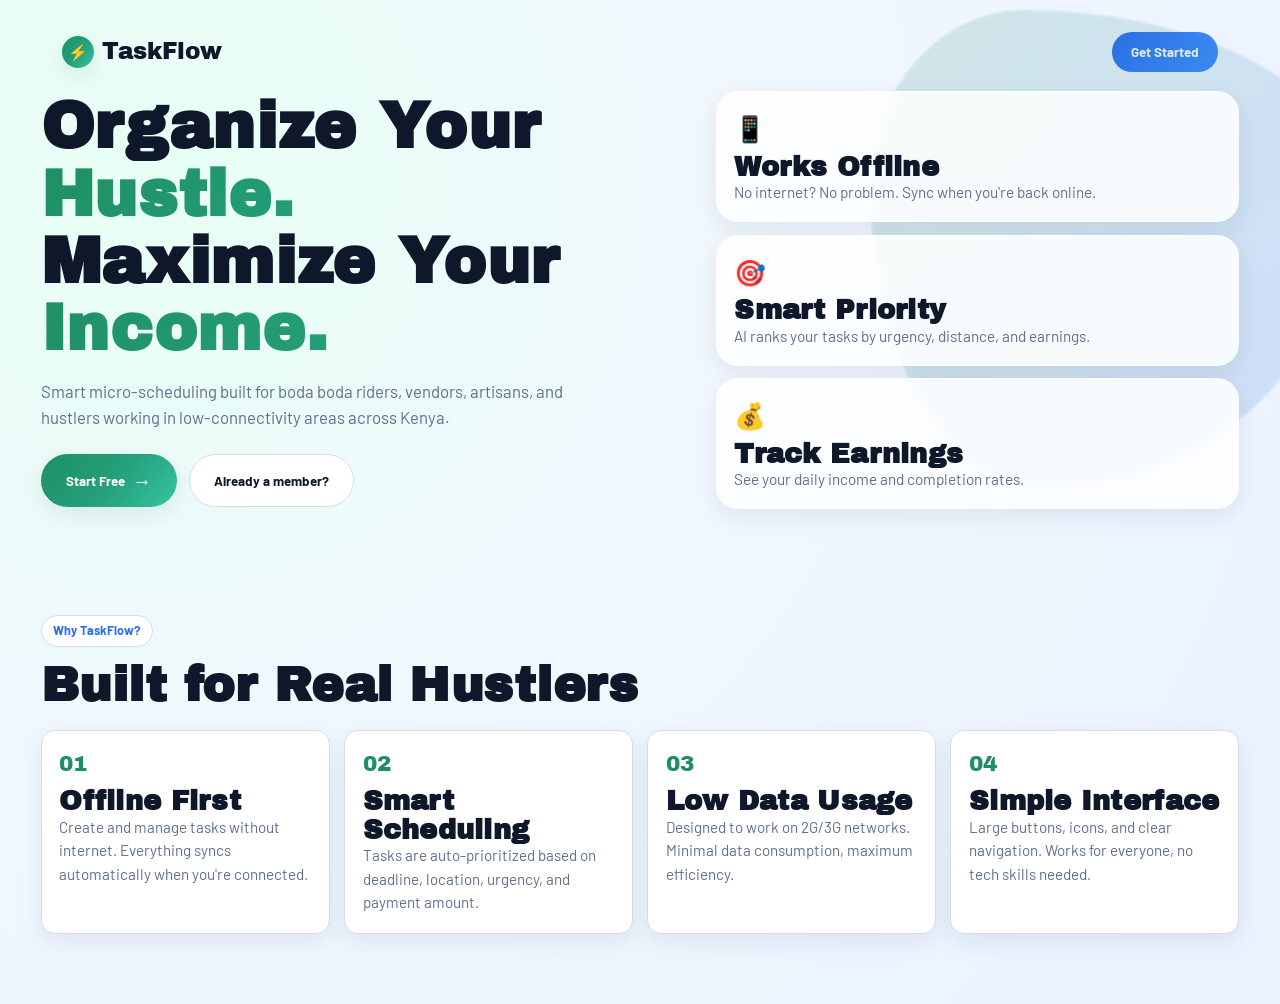
==== frontend/index.html @ 782ee917 "Initial commit: Adaptive Scheduling System repository setup" ====
<!DOCTYPE html>
<html lang="en">
<head>
    <meta charset="UTF-8">
    <meta name="viewport" content="width=device-width, initial-scale=1.0">
    <title>TaskFlow - Smart Scheduling for Informal Workers</title>
    <link rel="stylesheet" href="css/styles.css">
    <link rel="stylesheet" href="css/auth.css">
</head>
<body>
    <!-- Landing Page -->
    <div id="landingPage" class="landing-page">
        <div class="hero-section">
            <div class="hero-bg"></div>
            <nav class="nav-bar">
                <div class="logo">
                    <span class="logo-icon">⚡</span>
                    <span class="logo-text">TaskFlow</span>
                </div>
                <button class="nav-cta" onclick="showAuth('login')">Get Started</button>
            </nav>

            <div class="hero-content">
                <div class="hero-left">
                    <h1 class="hero-title">
                        <span class="title-line">Organize Your</span>
                        <span class="title-line accent">Hustle.</span>
                        <span class="title-line">Maximize Your</span>
                        <span class="title-line accent">Income.</span>
                    </h1>
                    <p class="hero-subtitle">
                        Smart micro-scheduling built for boda boda riders, vendors, artisans, 
                        and hustlers working in low-connectivity areas across Kenya.
                    </p>
                    <div class="hero-cta-group">
                        <button class="btn-primary" onclick="showAuth('register')">
                            <span>Start Free</span>
                            <span class="btn-arrow">→</span>
                        </button>
                        <button class="btn-secondary" onclick="showAuth('login')">
                            Already a member?
                        </button>
                    </div>
                </div>
                <div class="hero-right">
                    <div class="feature-cards">
                        <div class="feature-card card-1">
                            <div class="card-icon">📱</div>
                            <h3>Works Offline</h3>
                            <p>No internet? No problem. Sync when you're back online.</p>
                        </div>
                        <div class="feature-card card-2">
                            <div class="card-icon">🎯</div>
                            <h3>Smart Priority</h3>
                            <p>AI ranks your tasks by urgency, distance, and earnings.</p>
                        </div>
                        <div class="feature-card card-3">
                            <div class="card-icon">💰</div>
                            <h3>Track Earnings</h3>
                            <p>See your daily income and completion rates.</p>
                        </div>
                    </div>
                </div>
            </div>
        </div>

        <!-- Features Section -->
        <div class="features-section">
            <div class="section-label">Why TaskFlow?</div>
            <h2 class="section-title">Built for Real Hustlers</h2>
            
            <div class="features-grid">
                <div class="feature-item">
                    <div class="feature-number">01</div>
                    <h3>Offline First</h3>
                    <p>Create and manage tasks without internet. Everything syncs automatically when you're connected.</p>
                </div>
                <div class="feature-item">
                    <div class="feature-number">02</div>
                    <h3>Smart Scheduling</h3>
                    <p>Tasks are auto-prioritized based on deadline, location, urgency, and payment amount.</p>
                </div>
                <div class="feature-item">
                    <div class="feature-number">03</div>
                    <h3>Low Data Usage</h3>
                    <p>Designed to work on 2G/3G networks. Minimal data consumption, maximum efficiency.</p>
                </div>
                <div class="feature-item">
                    <div class="feature-number">04</div>
                    <h3>Simple Interface</h3>
                    <p>Large buttons, icons, and clear navigation. Works for everyone, no tech skills needed.</p>
                </div>
            </div>
        </div>
    </div>

    <!-- Auth Modal -->
    <div id="authModal" class="auth-modal">
        <div class="auth-backdrop" onclick="closeAuth()"></div>
        <div class="auth-container">
            <button class="close-auth" onclick="closeAuth()">✕</button>
            
            <!-- Login Form -->
            <div id="loginForm" class="auth-form">
                <div class="form-header">
                    <h2>Welcome Back</h2>
                    <p>Continue organizing your hustle</p>
                </div>

                <form onsubmit="handleLogin(event)">
                    <div class="form-group">
                        <label for="login_phone">Phone Number</label>
                        <input type="tel" id="login_phone" placeholder="0712345678" required>
                    </div>

                    <div class="form-group">
                        <label for="login_password">Password</label>
                        <input type="password" id="login_password" placeholder="••••••••" required>
                    </div>

                    <button type="submit" class="btn-submit">
                        <span id="loginBtnText">Login</span>
                        <div class="btn-loader" style="display: none;"></div>
                    </button>

                    <div class="form-switch">
                        Don't have an account? 
                        <button type="button" onclick="switchAuth('register')">Register here</button>
                    </div>
                </form>

                <div id="loginMessage" class="message"></div>
            </div>

            <!-- Register Form -->
            <div id="registerForm" class="auth-form" style="display: none;">
                <div class="form-header">
                    <h2>Start Your Journey</h2>
                    <p>Join thousands of successful hustlers</p>
                </div>

                <form onsubmit="handleRegister(event)">
                    <div class="form-group">
                        <label for="reg_name">Full Name</label>
                        <input type="text" id="reg_name" placeholder="John Doe" required>
                    </div>

                    <div class="form-group">
                        <label for="reg_phone">Phone Number</label>
                        <input type="tel" id="reg_phone" placeholder="0712345678" required>
                    </div>

                    <div class="form-group">
                        <label for="reg_password">Password</label>
                        <input type="password" id="reg_password" placeholder="At least 6 characters" required minlength="6">
                    </div>

                    <div class="form-group">
                        <label for="reg_role">Account Type</label>
                        <select id="reg_role" required>
                            <option value="user" selected>User</option>
                            <option value="admin">Admin</option>
                        </select>
                    </div>

                    <div class="form-group">
                        <label for="reg_work_type">What do you do?</label>
                        <select id="reg_work_type" required>
                            <option value="">Select work type</option>
                            <option value="boda_boda">Boda Boda Rider</option>
                            <option value="market_vendor">Market Vendor</option>
                            <option value="artisan">Artisan/Craftsperson</option>
                            <option value="domestic_worker">Domestic Worker</option>
                            <option value="plumber">Plumber</option>
                            <option value="other">Other</option>
                        </select>
                    </div>

                    <div class="form-group">
                        <label for="reg_location">Location</label>
                        <input type="text" id="reg_location" placeholder="Nairobi" required>
                    </div>

                    <button type="submit" class="btn-submit">
                        <span id="registerBtnText">Create Account</span>
                        <div class="btn-loader" style="display: none;"></div>
                    </button>

                    <div class="form-switch">
                        Already have an account? 
                        <button type="button" onclick="switchAuth('login')">Login here</button>
                    </div>
                </form>

                <div id="registerMessage" class="message"></div>
            </div>
        </div>
    </div>

    <script src="js/config.js"></script>
    <script src="js/auth.js"></script>
    <script src="js/main.js"></script>
</body>
</html>
---- frontend/css/styles.css ----
/* ========================================
   TASKFLOW - CORE DESIGN SYSTEM
   ======================================== */

@import url('https://fonts.googleapis.com/css2?family=Barlow:wght@400;500;600;700;800&family=Archivo+Black&display=swap');

:root {
    --primary: #1f8f63;
    --primary-dark: #156f4b;
    --secondary: #2b6ef2;
    --accent: #35c4a1;
    --success: #1f8f63;
    --warning: #e7b640;

    --ink: #0f172a;
    --surface: #ffffff;
    --surface-soft: #f4f8ff;
    --surface-muted: #e9f1ff;
    --line: #d2deef;
    --text-soft: #5f708b;

    --gradient-main: linear-gradient(130deg, #1f8f63 0%, #24a07b 52%, #35c4a1 100%);
    --gradient-cool: linear-gradient(130deg, #2b6ef2 0%, #3f8cff 100%);
    --gradient-bg: radial-gradient(circle at 12% 18%, #e7fff4 0%, #f1f7ff 46%, #eaf2ff 100%);

    --font-display: 'Archivo Black', sans-serif;
    --font-body: 'Barlow', sans-serif;

    --radius-sm: 8px;
    --radius-md: 14px;
    --radius-lg: 22px;
    --radius-xl: 30px;

    --space-xs: 0.5rem;
    --space-sm: 1rem;
    --space-md: 1.5rem;
    --space-lg: 2rem;
    --space-xl: 3rem;
    --space-2xl: 4rem;

    --shadow-sm: 0 8px 24px rgba(15, 23, 42, 0.08);
    --shadow-md: 0 16px 40px rgba(15, 23, 42, 0.12);
    --shadow-lg: 0 25px 60px rgba(15, 23, 42, 0.2);
    --shadow-brutal: 0 10px 24px rgba(15, 23, 42, 0.12);

    --transition-fast: 0.15s ease;
    --transition-base: 0.3s ease;
    --transition-slow: 0.5s ease;

    /* Backward-compatible aliases */
    --black: #0f172a;
    --white: #ffffff;
    --gray-100: #f5f7fb;
    --gray-200: #ebeff7;
    --gray-300: #d7ddea;
    --gray-400: #98a2b3;
    --gray-500: #5f708b;
    --gray-900: #101828;
}

* {
    box-sizing: border-box;
    margin: 0;
    padding: 0;
}

html {
    font-size: 16px;
    scroll-behavior: smooth;
}

body {
    font-family: var(--font-body);
    color: var(--ink);
    background: var(--gradient-bg);
    line-height: 1.55;
    -webkit-font-smoothing: antialiased;
}

h1, h2, h3, h4, h5, h6 {
    font-family: var(--font-display);
    line-height: 1.05;
    letter-spacing: 0.01em;
}

h1 {
    font-size: clamp(2.3rem, 5vw, 4.3rem);
}

h2 {
    font-size: clamp(1.8rem, 3.8vw, 3.2rem);
}

h3 {
    font-size: clamp(1.2rem, 2.6vw, 1.7rem);
}

p {
    font-size: 1.05rem;
}

button {
    font-family: var(--font-body);
    cursor: pointer;
}

.btn-primary {
    border: 0;
    border-radius: 999px;
    background: var(--gradient-main);
    color: #fff;
    font-weight: 700;
    padding: 0.9rem 1.6rem;
    display: inline-flex;
    align-items: center;
    gap: 0.45rem;
    box-shadow: var(--shadow-sm);
    transition: transform 0.18s ease, box-shadow 0.18s ease;
}

.btn-primary:hover {
    transform: translateY(-2px);
    box-shadow: var(--shadow-md);
}

.btn-secondary {
    border: 1px solid var(--line);
    background: #fff;
    color: var(--ink);
    border-radius: 999px;
    font-weight: 700;
    padding: 0.85rem 1.5rem;
    transition: border-color 0.2s ease, transform 0.2s ease;
}

.btn-secondary:hover {
    border-color: var(--primary);
    transform: translateY(-1px);
}

.btn-arrow {
    font-size: 1.2rem;
}

.landing-page {
    min-height: 100vh;
}

.nav-bar {
    max-width: 1240px;
    margin: 0 auto;
    padding: 1.2rem 1.3rem;
    display: flex;
    align-items: center;
    justify-content: space-between;
}

.logo {
    display: flex;
    align-items: center;
    gap: 0.5rem;
}

.logo-icon {
    display: inline-grid;
    place-items: center;
    width: 2rem;
    height: 2rem;
    border-radius: 999px;
    background: var(--gradient-main);
    color: #fff;
    font-size: 1rem;
    box-shadow: var(--shadow-sm);
}

.logo-text {
    font-family: var(--font-display);
    font-size: 1.45rem;
}

.nav-cta {
    border: 0;
    border-radius: 999px;
    background: var(--gradient-cool);
    color: #fff;
    font-weight: 700;
    padding: 0.75rem 1.2rem;
}

.hero-section {
    max-width: 1240px;
    margin: 0 auto;
    padding: 0.8rem 1.3rem 3.2rem;
    position: relative;
}

.hero-bg {
    position: absolute;
    right: -90px;
    top: 10px;
    width: 480px;
    height: 480px;
    background: linear-gradient(130deg, #1f8f63 0%, #2b6ef2 100%);
    opacity: 0.15;
    border-radius: 32% 68% 64% 36% / 37% 37% 63% 63%;
    filter: blur(1px);
    pointer-events: none;
}

.hero-content {
    display: grid;
    grid-template-columns: 1.1fr 0.9fr;
    gap: 2.2rem;
    align-items: center;
}

.hero-title .title-line {
    display: block;
}

.hero-title .accent {
    background: var(--gradient-main);
    -webkit-background-clip: text;
    background-clip: text;
    color: transparent;
}

.hero-subtitle {
    color: var(--text-soft);
    max-width: 560px;
    margin: 1rem 0 1.5rem;
}

.hero-cta-group {
    display: flex;
    gap: 0.7rem;
    flex-wrap: wrap;
}

.feature-cards {
    display: grid;
    gap: 0.8rem;
}

.feature-card {
    background: rgba(255, 255, 255, 0.84);
    backdrop-filter: blur(6px);
    border: 1px solid rgba(255, 255, 255, 0.7);
    border-radius: var(--radius-lg);
    padding: 1rem 1rem 1rem 1.1rem;
    box-shadow: var(--shadow-sm);
}

.card-icon {
    font-size: 1.6rem;
    margin-bottom: 0.3rem;
}

.feature-card p {
    color: var(--text-soft);
    font-size: 0.96rem;
}

.features-section {
    margin: 1.4rem auto 2.4rem;
    max-width: 1240px;
    padding: 2rem 1.3rem;
}

.section-label {
    display: inline-block;
    background: #fff;
    border: 1px solid var(--line);
    border-radius: 999px;
    padding: 0.35rem 0.7rem;
    font-weight: 700;
    font-size: 0.78rem;
    color: var(--secondary);
    margin-bottom: 0.75rem;
}

.section-title {
    margin-bottom: 1.2rem;
}

.features-grid {
    display: grid;
    grid-template-columns: repeat(auto-fit, minmax(230px, 1fr));
    gap: 0.9rem;
}

.feature-item {
    background: #fff;
    border: 1px solid var(--line);
    border-radius: var(--radius-md);
    padding: 1.1rem;
    box-shadow: var(--shadow-sm);
}

.feature-number {
    font-family: var(--font-display);
    color: var(--primary);
    font-size: 1.35rem;
    margin-bottom: 0.35rem;
}

.feature-item p {
    color: var(--text-soft);
    font-size: 0.95rem;
}

@media (max-width: 980px) {
    .hero-content {
        grid-template-columns: 1fr;
    }

    .hero-bg {
        width: 320px;
        height: 320px;
        right: -50px;
    }
}

@media (max-width: 640px) {
    .nav-bar,
    .hero-section,
    .features-section {
        padding-left: 0.9rem;
        padding-right: 0.9rem;
    }

    .hero-cta-group {
        flex-direction: column;
    }

    .btn-primary,
    .btn-secondary {
        width: 100%;
        justify-content: center;
    }
}
---- frontend/css/auth.css ----
/* ========================================
   AUTH MODAL STYLES
   ======================================== */

.auth-modal {
    position: fixed;
    top: 0;
    left: 0;
    width: 100%;
    height: 100%;
    z-index: 1000;
    display: none;
    align-items: center;
    justify-content: center;
    animation: fadeIn 0.3s ease;
}

.auth-modal.active {
    display: flex;
}

@keyframes fadeIn {
    from { opacity: 0; }
    to { opacity: 1; }
}

.auth-backdrop {
    position: absolute;
    top: 0;
    left: 0;
    width: 100%;
    height: 100%;
    background: rgba(0, 0, 0, 0.7);
    backdrop-filter: blur(8px);
}

.auth-container {
    position: relative;
    background: var(--white);
    width: 90%;
    max-width: 500px;
    border: 4px solid var(--black);
    border-radius: var(--radius-lg);
    box-shadow: 0 20px 60px rgba(0,0,0,0.3);
    animation: slideUp 0.4s ease;
    max-height: 90vh;
    overflow-y: auto;
}

@keyframes slideUp {
    from {
        opacity: 0;
        transform: translateY(30px);
    }
    to {
        opacity: 1;
        transform: translateY(0);
    }
}

.close-auth {
    position: absolute;
    top: var(--space-md);
    right: var(--space-md);
    background: var(--gray-100);
    border: 2px solid var(--black);
    width: 40px;
    height: 40px;
    border-radius: 50%;
    display: flex;
    align-items: center;
    justify-content: center;
    font-size: 1.5rem;
    cursor: pointer;
    transition: all var(--transition-base);
    z-index: 10;
}

.close-auth:hover {
    background: var(--primary);
    color: var(--white);
    transform: rotate(90deg);
}

.auth-form {
    padding: var(--space-2xl) var(--space-xl);
}

.form-header {
    margin-bottom: var(--space-xl);
}

.form-header h2 {
    font-size: 2.5rem;
    margin-bottom: var(--space-xs);
    color: var(--black);
}

.form-header p {
    font-size: 1rem;
    color: var(--gray-500);
}

.form-group {
    margin-bottom: var(--space-lg);
}

.form-group label {
    display: block;
    font-weight: 600;
    margin-bottom: var(--space-xs);
    color: var(--black);
    font-size: 0.875rem;
    text-transform: uppercase;
    letter-spacing: 0.05em;
}

.form-group input,
.form-group select {
    width: 100%;
    padding: 1rem;
    border: 3px solid var(--gray-300);
    border-radius: var(--radius-md);
    font-family: var(--font-body);
    font-size: 1rem;
    transition: all var(--transition-base);
    background: var(--white);
}

.form-group input:focus,
.form-group select:focus {
    outline: none;
    border-color: var(--primary);
    box-shadow: 0 0 0 3px rgba(230, 57, 70, 0.1);
}

.form-group select {
    cursor: pointer;
    appearance: none;
    background-image: url("data:image/svg+xml,%3Csvg xmlns='http://www.w3.org/2000/svg' width='12' height='12' viewBox='0 0 12 12'%3E%3Cpath fill='%231D1D1D' d='M6 9L1 4h10z'/%3E%3C/svg%3E");
    background-repeat: no-repeat;
    background-position: right 1rem center;
    padding-right: 3rem;
}

.btn-submit {
    width: 100%;
    padding: 1.25rem;
    background: var(--primary);
    color: var(--white);
    border: 3px solid var(--black);
    border-radius: var(--radius-md);
    font-size: 1.125rem;
    font-weight: 600;
    box-shadow: var(--shadow-brutal);
    transition: all 0.2s ease;
    margin-top: var(--space-md);
    display: flex;
    align-items: center;
    justify-content: center;
    gap: 0.5rem;
}

.btn-submit:hover {
    transform: translate(3px, 3px);
    box-shadow: 3px 3px 0px var(--black);
}

.btn-submit:active {
    transform: translate(6px, 6px);
    box-shadow: none;
}

.btn-submit:disabled {
    opacity: 0.6;
    cursor: not-allowed;
    transform: none;
}

.btn-loader {
    width: 20px;
    height: 20px;
    border: 3px solid rgba(255,255,255,0.3);
    border-top-color: var(--white);
    border-radius: 50%;
    animation: spin 0.8s linear infinite;
}

@keyframes spin {
    to { transform: rotate(360deg); }
}

.form-switch {
    text-align: center;
    margin-top: var(--space-lg);
    color: var(--gray-500);
    font-size: 0.875rem;
}

.form-switch button {
    background: none;
    border: none;
    color: var(--primary);
    font-weight: 600;
    text-decoration: underline;
    padding: 0;
    margin-left: 0.25rem;
}

.form-switch button:hover {
    color: var(--primary-dark);
}

.message {
    margin-top: var(--space-md);
    padding: var(--space-md);
    border-radius: var(--radius-md);
    font-size: 0.875rem;
    display: none;
    animation: slideIn 0.3s ease;
}

@keyframes slideIn {
    from {
        opacity: 0;
        transform: translateY(-10px);
    }
    to {
        opacity: 1;
        transform: translateY(0);
    }
}

.message.show {
    display: block;
}

.message.success {
    background: var(--success);
    color: var(--white);
    border: 3px solid var(--black);
}

.message.error {
    background: var(--primary);
    color: var(--white);
    border: 3px solid var(--black);
}

/* Mobile Responsive */
@media (max-width: 640px) {
    .auth-container {
        width: 95%;
        margin: var(--space-md);
    }
    
    .auth-form {
        padding: var(--space-xl) var(--space-md);
    }
    
    .form-header h2 {
        font-size: 2rem;
    }
}
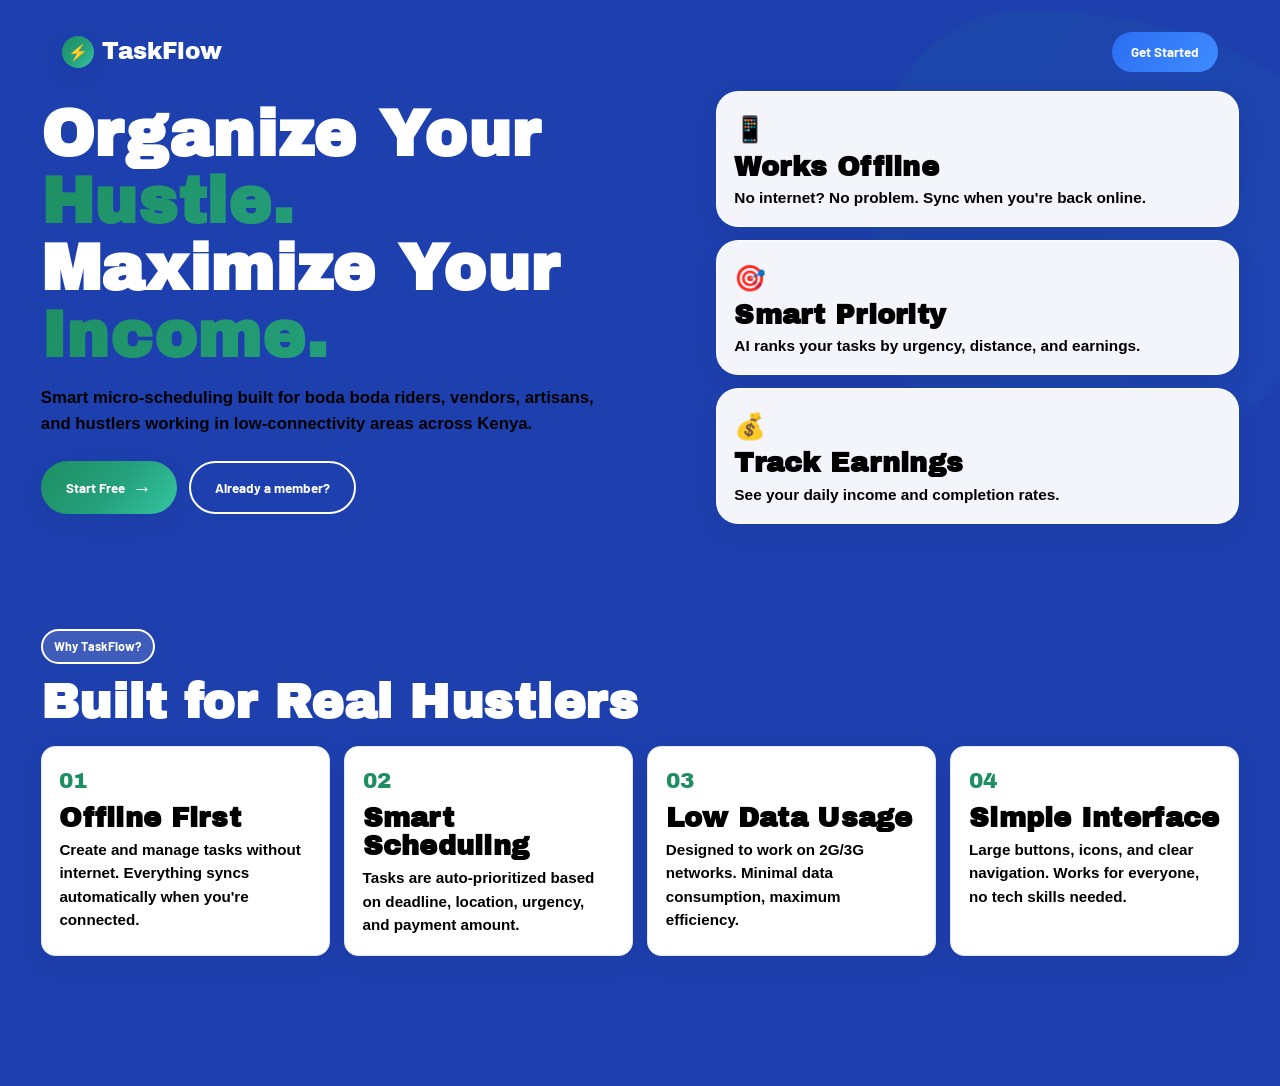
==== commit 8bd6a73f: "Update landing page with blue theme and enhanced animations - Changed background to solid dark blue " ====
--- a/frontend/index.html
+++ b/frontend/index.html
@@ -115,7 +115,7 @@
 
                     <div class="form-group">
                         <label for="login_password">Password</label>
-                        <input type="password" id="login_password" placeholder="••••••••" required>
+                        <input type="password" id="login_password" placeholder="•••••••••" required>
                     </div>
 
                     <button type="submit" class="btn-submit">
--- a/frontend/css/styles.css
+++ b/frontend/css/styles.css
@@ -12,16 +12,16 @@
     --success: #1f8f63;
     --warning: #e7b640;
 
-    --ink: #0f172a;
+    --ink: #ffffff;
     --surface: #ffffff;
-    --surface-soft: #f4f8ff;
-    --surface-muted: #e9f1ff;
-    --line: #d2deef;
-    --text-soft: #5f708b;
+    --surface-soft: #f8fafc;
+    --surface-muted: #f1f5f9;
+    --line: #e2e8f0;
+    --text-soft: #cbd5e1;
 
     --gradient-main: linear-gradient(130deg, #1f8f63 0%, #24a07b 52%, #35c4a1 100%);
     --gradient-cool: linear-gradient(130deg, #2b6ef2 0%, #3f8cff 100%);
-    --gradient-bg: radial-gradient(circle at 12% 18%, #e7fff4 0%, #f1f7ff 46%, #eaf2ff 100%);
+    --gradient-bg: #1e40af;
 
     --font-display: 'Archivo Black', sans-serif;
     --font-body: 'Barlow', sans-serif;
@@ -46,6 +46,12 @@
     --transition-fast: 0.15s ease;
     --transition-base: 0.3s ease;
     --transition-slow: 0.5s ease;
+    --transition-stagger: 0.1s ease;
+
+    /* Animation durations */
+    --animation-hero: 0.8s ease;
+    --animation-cards: 0.6s ease;
+    --animation-float: 3s ease-in-out infinite;
 
     /* Backward-compatible aliases */
     --black: #0f172a;
@@ -124,17 +130,18 @@
 }
 
 .btn-secondary {
-    border: 1px solid var(--line);
-    background: #fff;
-    color: var(--ink);
+    border: 2px solid #ffffff;
+    background: transparent;
+    color: #ffffff;
     border-radius: 999px;
     font-weight: 700;
     padding: 0.85rem 1.5rem;
-    transition: border-color 0.2s ease, transform 0.2s ease;
+    transition: all 0.2s ease;
 }
 
 .btn-secondary:hover {
-    border-color: var(--primary);
+    background: #ffffff;
+    color: #1e40af;
     transform: translateY(-1px);
 }
 
@@ -144,6 +151,62 @@
 
 .landing-page {
     min-height: 100vh;
+    padding-bottom: 60px;
+    opacity: 0;
+    animation: fadeInUp 0.8s ease forwards;
+}
+
+@keyframes fadeInUp {
+    from {
+        opacity: 0;
+        transform: translateY(20px);
+    }
+    to {
+        opacity: 1;
+        transform: translateY(0);
+    }
+}
+
+@keyframes slideInLeft {
+    from {
+        opacity: 0;
+        transform: translateX(-30px);
+    }
+    to {
+        opacity: 1;
+        transform: translateX(0);
+    }
+}
+
+@keyframes slideInRight {
+    from {
+        opacity: 0;
+        transform: translateX(30px);
+    }
+    to {
+        opacity: 1;
+        transform: translateX(0);
+    }
+}
+
+@keyframes fadeInScale {
+    from {
+        opacity: 0;
+        transform: scale(0.9);
+    }
+    to {
+        opacity: 1;
+        transform: scale(1);
+    }
+}
+
+@keyframes float {
+    0%, 100% {
+        transform: translateY(0) rotate(0deg);
+    }
+    50% {
+        transform: translateY(-20px) rotate(5deg);
+    }
 }
 
 .nav-bar {
@@ -153,12 +216,16 @@
     display: flex;
     align-items: center;
     justify-content: space-between;
+    opacity: 0;
+    animation: slideInLeft 0.6s ease 0.2s forwards;
 }
 
 .logo {
     display: flex;
     align-items: center;
     gap: 0.5rem;
+    opacity: 0;
+    animation: fadeInScale 0.5s ease 0.3s forwards;
 }
 
 .logo-icon {
@@ -171,6 +238,11 @@
     color: #fff;
     font-size: 1rem;
     box-shadow: var(--shadow-sm);
+    transition: transform var(--transition-fast);
+}
+
+.logo-icon:hover {
+    transform: rotate(360deg) scale(1.1);
 }
 
 .logo-text {
@@ -185,6 +257,14 @@
     color: #fff;
     font-weight: 700;
     padding: 0.75rem 1.2rem;
+    opacity: 0;
+    animation: fadeInScale 0.5s ease 0.4s forwards;
+    transition: transform var(--transition-fast), box-shadow var(--transition-fast);
+}
+
+.nav-cta:hover {
+    transform: translateY(-2px);
+    box-shadow: var(--shadow-md);
 }
 
 .hero-section {
@@ -201,10 +281,11 @@
     width: 480px;
     height: 480px;
     background: linear-gradient(130deg, #1f8f63 0%, #2b6ef2 100%);
-    opacity: 0.15;
+    opacity: 0.08;
     border-radius: 32% 68% 64% 36% / 37% 37% 63% 63%;
     filter: blur(1px);
     pointer-events: none;
+    animation: float var(--animation-float);
 }
 
 .hero-content {
@@ -214,9 +295,22 @@
     align-items: center;
 }
 
+.hero-left {
+    opacity: 0;
+    animation: slideInLeft var(--animation-hero) 0.5s forwards;
+}
+
 .hero-title .title-line {
     display: block;
-}
+    opacity: 0;
+    transform: translateY(20px);
+    animation: fadeInUp 0.6s ease forwards;
+}
+
+.hero-title .title-line:nth-child(1) { animation-delay: 0.6s; }
+.hero-title .title-line:nth-child(2) { animation-delay: 0.7s; }
+.hero-title .title-line:nth-child(3) { animation-delay: 0.8s; }
+.hero-title .title-line:nth-child(4) { animation-delay: 0.9s; }
 
 .hero-title .accent {
     background: var(--gradient-main);
@@ -226,15 +320,27 @@
 }
 
 .hero-subtitle {
-    color: var(--text-soft);
+    color: #000000;
+    font-weight: 600;
     max-width: 560px;
     margin: 1rem 0 1.5rem;
+    opacity: 0;
+    transform: translateY(20px);
+    animation: fadeInUp 0.6s ease 1s forwards;
 }
 
 .hero-cta-group {
     display: flex;
     gap: 0.7rem;
     flex-wrap: wrap;
+    opacity: 0;
+    transform: translateY(20px);
+    animation: fadeInUp 0.6s ease 1.1s forwards;
+}
+
+.hero-right {
+    opacity: 0;
+    animation: slideInRight var(--animation-hero) 0.5s forwards;
 }
 
 .feature-cards {
@@ -243,21 +349,56 @@
 }
 
 .feature-card {
-    background: rgba(255, 255, 255, 0.84);
-    backdrop-filter: blur(6px);
-    border: 1px solid rgba(255, 255, 255, 0.7);
+    background: rgba(255, 255, 255, 0.95);
+    backdrop-filter: blur(10px);
+    border: 1px solid rgba(255, 255, 255, 0.8);
     border-radius: var(--radius-lg);
     padding: 1rem 1rem 1rem 1.1rem;
     box-shadow: var(--shadow-sm);
+    opacity: 0;
+    transform: translateY(20px);
+    transition: all var(--transition-base);
+}
+
+.feature-card.card-1 {
+    animation: fadeInUp var(--animation-cards) 0.7s forwards;
+}
+
+.feature-card.card-2 {
+    animation: fadeInUp var(--animation-cards) 0.8s forwards;
+}
+
+.feature-card.card-3 {
+    animation: fadeInUp var(--animation-cards) 0.9s forwards;
+}
+
+.feature-card:hover {
+    transform: translateY(-5px) scale(1.02);
+    box-shadow: var(--shadow-md);
+    background: rgba(255, 255, 255, 0.98);
+    border: 1px solid rgba(255, 255, 255, 0.9);
 }
 
 .card-icon {
     font-size: 1.6rem;
     margin-bottom: 0.3rem;
+    display: inline-block;
+    transition: transform var(--transition-fast);
+}
+
+.feature-card h3 {
+    color: #000000;
+    font-weight: 800;
+    margin-bottom: 0.3rem;
+}
+
+.feature-card:hover .card-icon {
+    transform: scale(1.2) rotate(5deg);
 }
 
 .feature-card p {
-    color: var(--text-soft);
+    color: #000000;
+    font-weight: 600;
     font-size: 0.96rem;
 }
 
@@ -265,17 +406,23 @@
     margin: 1.4rem auto 2.4rem;
     max-width: 1240px;
     padding: 2rem 1.3rem;
+    opacity: 0;
+    transform: translateY(30px);
+}
+
+.features-section.animate {
+    animation: fadeInUp 0.8s ease forwards;
 }
 
 .section-label {
     display: inline-block;
-    background: #fff;
-    border: 1px solid var(--line);
+    background: rgba(255, 255, 255, 0.15);
+    border: 2px solid #ffffff;
     border-radius: 999px;
     padding: 0.35rem 0.7rem;
     font-weight: 700;
     font-size: 0.78rem;
-    color: var(--secondary);
+    color: #ffffff;
     margin-bottom: 0.75rem;
 }
 
@@ -295,6 +442,19 @@
     border-radius: var(--radius-md);
     padding: 1.1rem;
     box-shadow: var(--shadow-sm);
+    opacity: 0;
+    transform: translateY(20px);
+    transition: all var(--transition-base);
+}
+
+.feature-item.animate {
+    animation: fadeInUp 0.6s ease forwards;
+}
+
+.feature-item:hover {
+    transform: translateY(-5px);
+    box-shadow: var(--shadow-md);
+    border-color: var(--primary);
 }
 
 .feature-number {
@@ -302,11 +462,59 @@
     color: var(--primary);
     font-size: 1.35rem;
     margin-bottom: 0.35rem;
+    transition: transform var(--transition-fast), color var(--transition-fast);
+}
+
+.feature-item:hover .feature-number {
+    transform: scale(1.1);
+    color: var(--primary-dark);
+}
+
+.feature-item h3 {
+    color: #000000;
+    font-weight: 800;
+    margin-bottom: 0.35rem;
 }
 
 .feature-item p {
-    color: var(--text-soft);
+    color: #000000;
+    font-weight: 600;
     font-size: 0.95rem;
+}
+
+.footer {
+    position: fixed;
+    bottom: 0;
+    left: 0;
+    right: 0;
+    display: flex;
+    justify-content: space-between;
+    align-items: center;
+    padding: 1rem 1.3rem;
+    background: rgba(30, 64, 175, 0.9);
+    backdrop-filter: blur(10px);
+    border-top: 1px solid rgba(255, 255, 255, 0.1);
+    z-index: 1000;
+}
+
+.footer-left,
+.footer-right {
+    flex: 1;
+}
+
+.footer-left {
+    text-align: left;
+}
+
+.footer-right {
+    text-align: right;
+}
+
+.footer-text {
+    color: #000000;
+    font-size: 0.85rem;
+    font-weight: 700;
+    font-family: var(--font-body);
 }
 
 @media (max-width: 980px) {
--- a/frontend/css/auth.css
+++ b/frontend/css/auth.css
@@ -36,10 +36,10 @@
 
 .auth-container {
     position: relative;
-    background: var(--white);
+    background: #1e40af;
     width: 90%;
     max-width: 500px;
-    border: 4px solid var(--black);
+    border: 4px solid #1e40af;
     border-radius: var(--radius-lg);
     box-shadow: 0 20px 60px rgba(0,0,0,0.3);
     animation: slideUp 0.4s ease;
@@ -62,8 +62,8 @@
     position: absolute;
     top: var(--space-md);
     right: var(--space-md);
-    background: var(--gray-100);
-    border: 2px solid var(--black);
+    background: #000000;
+    border: 2px solid #ffffff;
     width: 40px;
     height: 40px;
     border-radius: 50%;
@@ -74,11 +74,12 @@
     cursor: pointer;
     transition: all var(--transition-base);
     z-index: 10;
+    color: #ffffff;
 }
 
 .close-auth:hover {
-    background: var(--primary);
-    color: var(--white);
+    background: #ffffff;
+    color: #1e40af;
     transform: rotate(90deg);
 }
 
@@ -93,12 +94,12 @@
 .form-header h2 {
     font-size: 2.5rem;
     margin-bottom: var(--space-xs);
-    color: var(--black);
+    color: #ffffff;
 }
 
 .form-header p {
     font-size: 1rem;
-    color: var(--gray-500);
+    color: #ffffff;
 }
 
 .form-group {
@@ -109,7 +110,7 @@
     display: block;
     font-weight: 600;
     margin-bottom: var(--space-xs);
-    color: var(--black);
+    color: #ffffff;
     font-size: 0.875rem;
     text-transform: uppercase;
     letter-spacing: 0.05em;
@@ -119,19 +120,20 @@
 .form-group select {
     width: 100%;
     padding: 1rem;
-    border: 3px solid var(--gray-300);
+    border: 3px solid #ffffff;
     border-radius: var(--radius-md);
     font-family: var(--font-body);
     font-size: 1rem;
     transition: all var(--transition-base);
-    background: var(--white);
+    background: #ffffff;
+    color: #000000;
 }
 
 .form-group input:focus,
 .form-group select:focus {
     outline: none;
-    border-color: var(--primary);
-    box-shadow: 0 0 0 3px rgba(230, 57, 70, 0.1);
+    border-color: #000000;
+    box-shadow: 0 0 0 3px rgba(0, 0, 0, 0.1);
 }
 
 .form-group select {
@@ -146,9 +148,9 @@
 .btn-submit {
     width: 100%;
     padding: 1.25rem;
-    background: var(--primary);
-    color: var(--white);
-    border: 3px solid var(--black);
+    background: #000000;
+    color: #ffffff;
+    border: 3px solid #ffffff;
     border-radius: var(--radius-md);
     font-size: 1.125rem;
     font-weight: 600;
@@ -163,7 +165,7 @@
 
 .btn-submit:hover {
     transform: translate(3px, 3px);
-    box-shadow: 3px 3px 0px var(--black);
+    box-shadow: 3px 3px 0px #ffffff;
 }
 
 .btn-submit:active {
@@ -193,14 +195,14 @@
 .form-switch {
     text-align: center;
     margin-top: var(--space-lg);
-    color: var(--gray-500);
+    color: #ffffff;
     font-size: 0.875rem;
 }
 
 .form-switch button {
     background: none;
     border: none;
-    color: var(--primary);
+    color: #ffffff;
     font-weight: 600;
     text-decoration: underline;
     padding: 0;
@@ -208,7 +210,7 @@
 }
 
 .form-switch button:hover {
-    color: var(--primary-dark);
+    color: #cbd5e1;
 }
 
 .message {
@@ -236,15 +238,15 @@
 }
 
 .message.success {
-    background: var(--success);
-    color: var(--white);
-    border: 3px solid var(--black);
+    background: #000000;
+    color: #ffffff;
+    border: 3px solid #ffffff;
 }
 
 .message.error {
-    background: var(--primary);
-    color: var(--white);
-    border: 3px solid var(--black);
+    background: #000000;
+    color: #ffffff;
+    border: 3px solid #ffffff;
 }
 
 /* Mobile Responsive */
